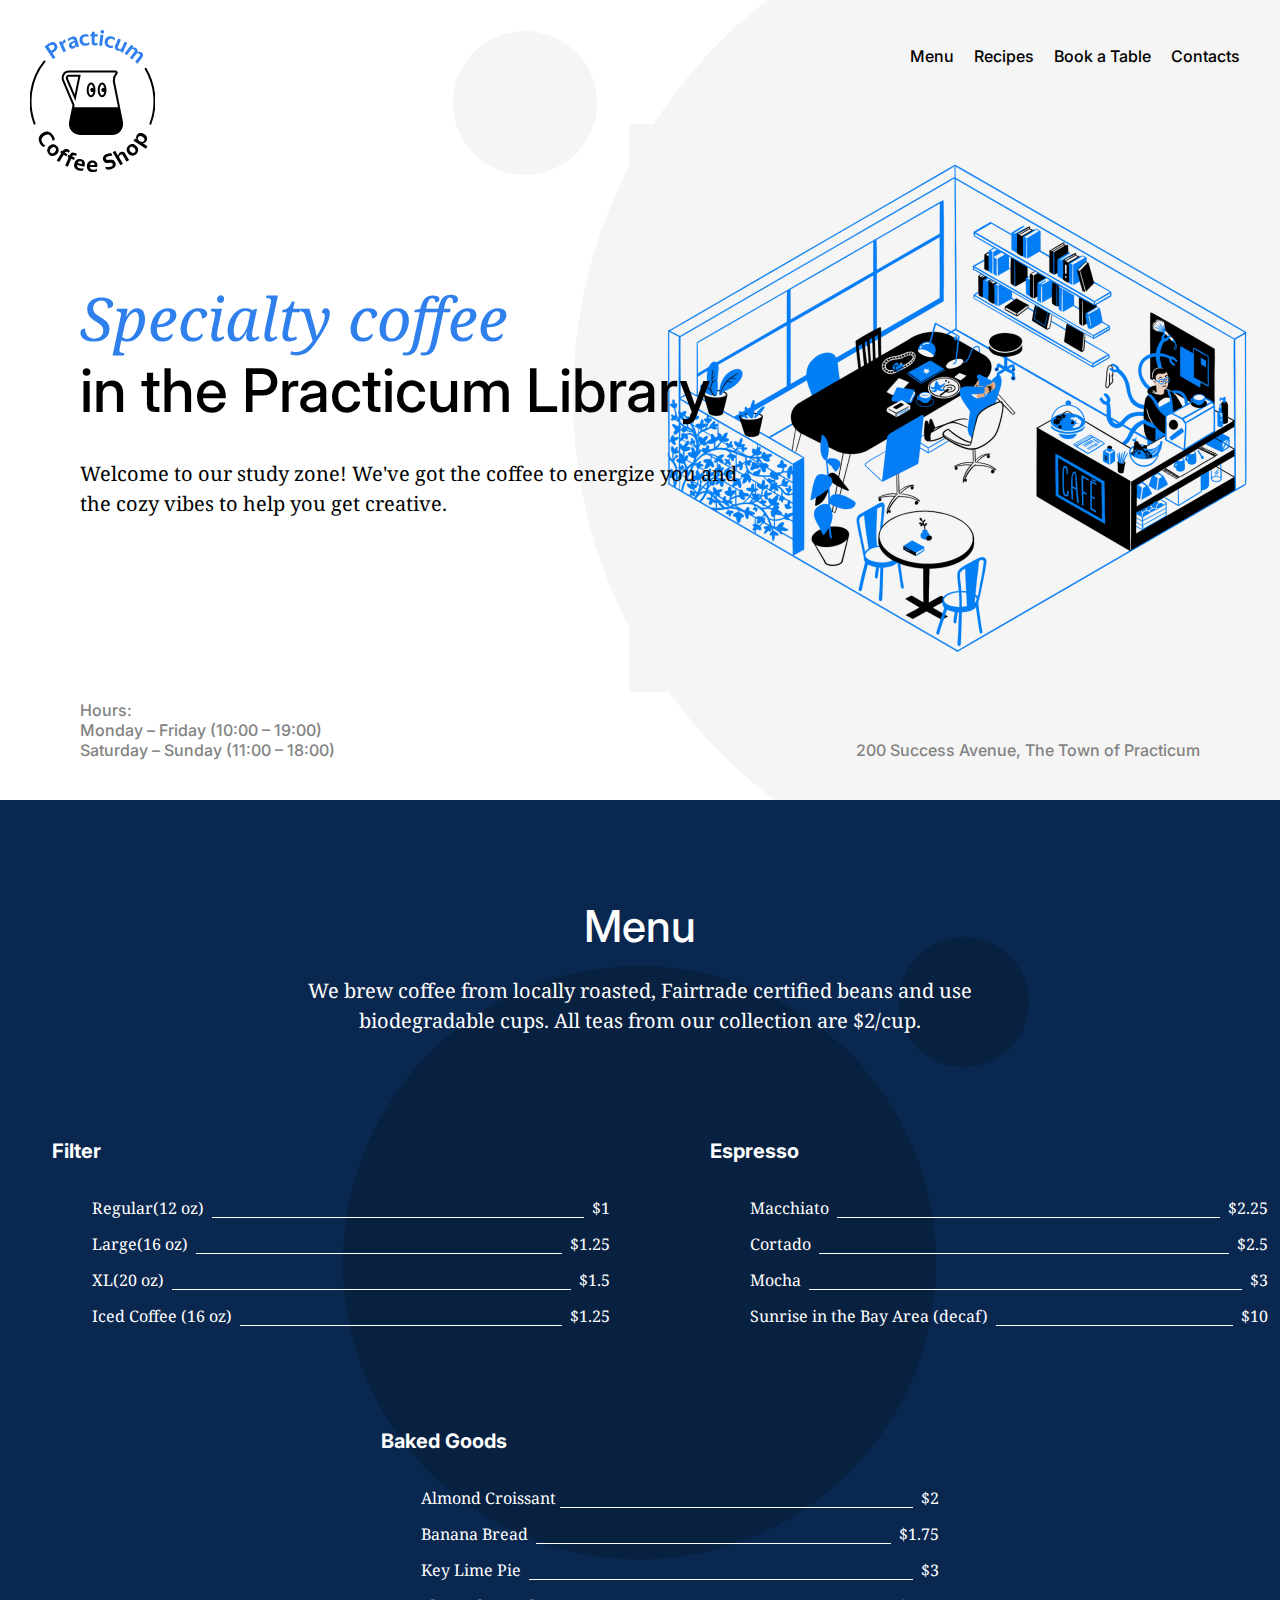
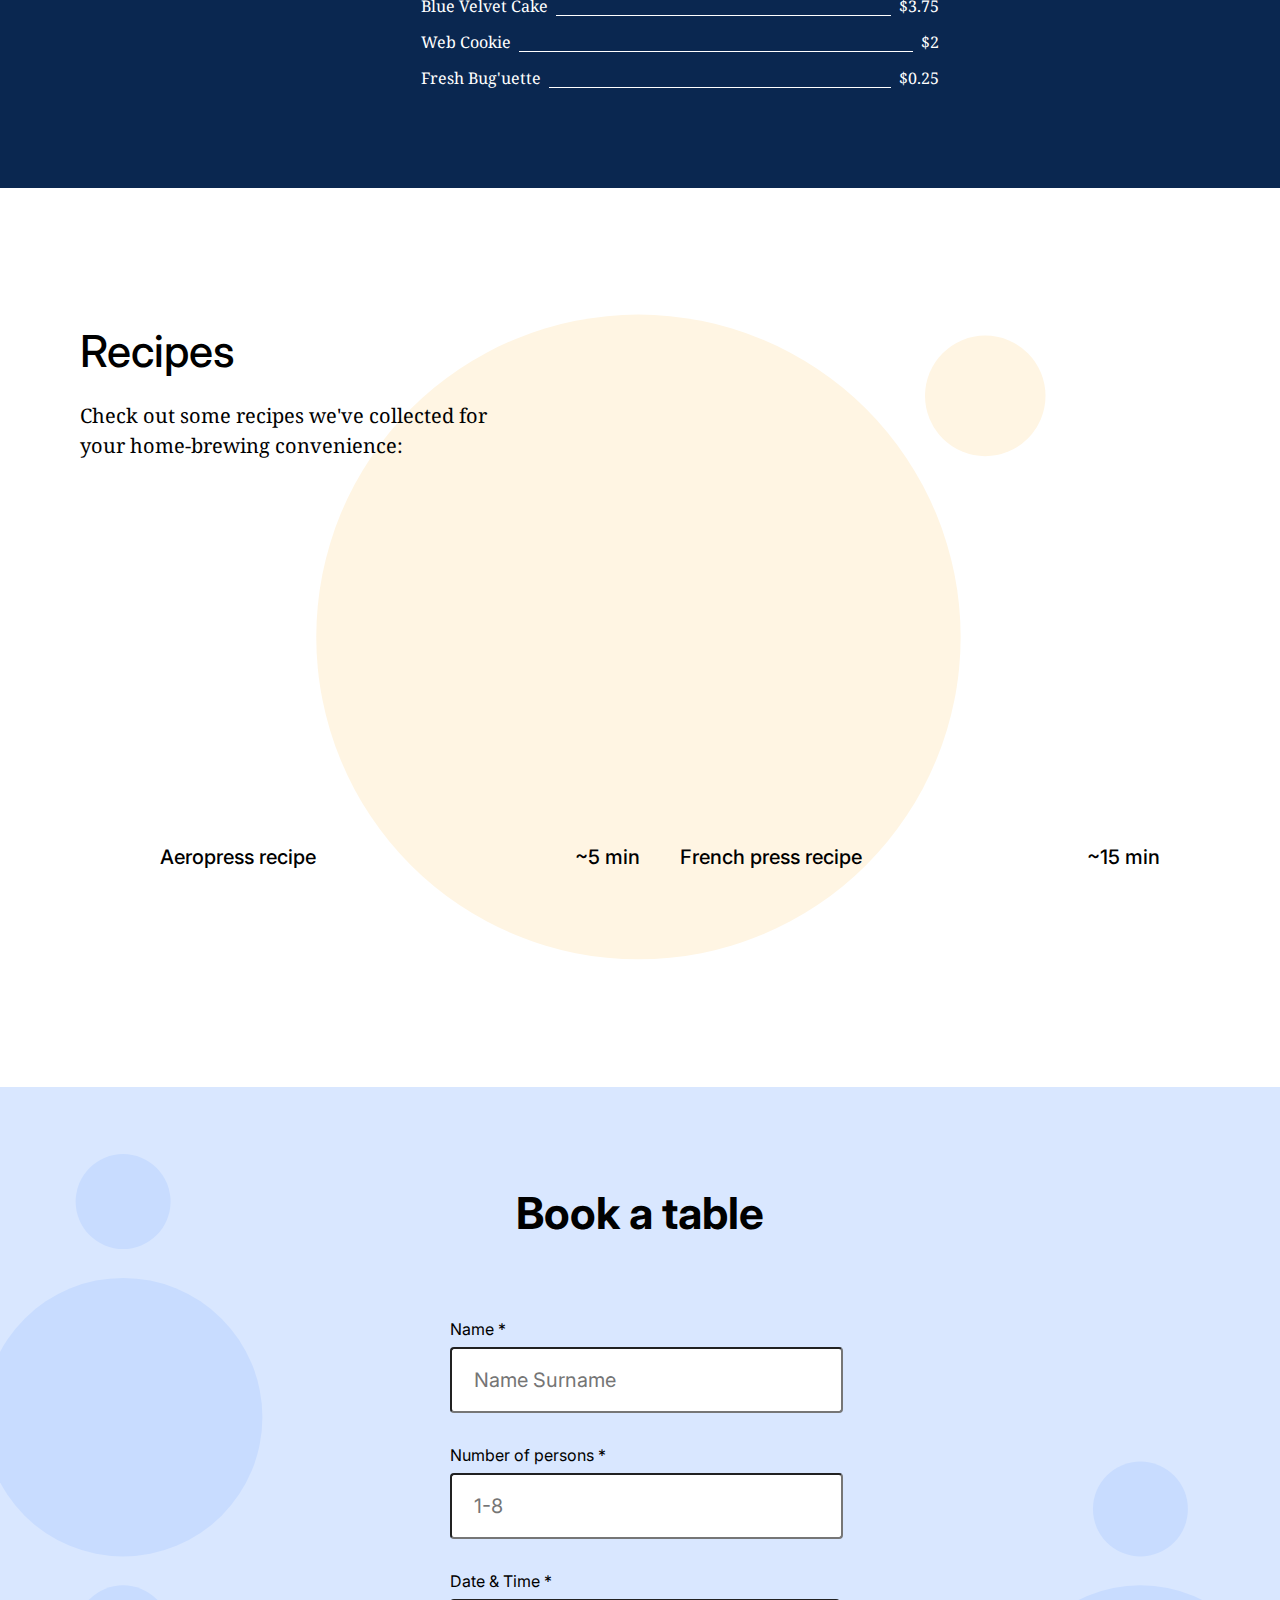
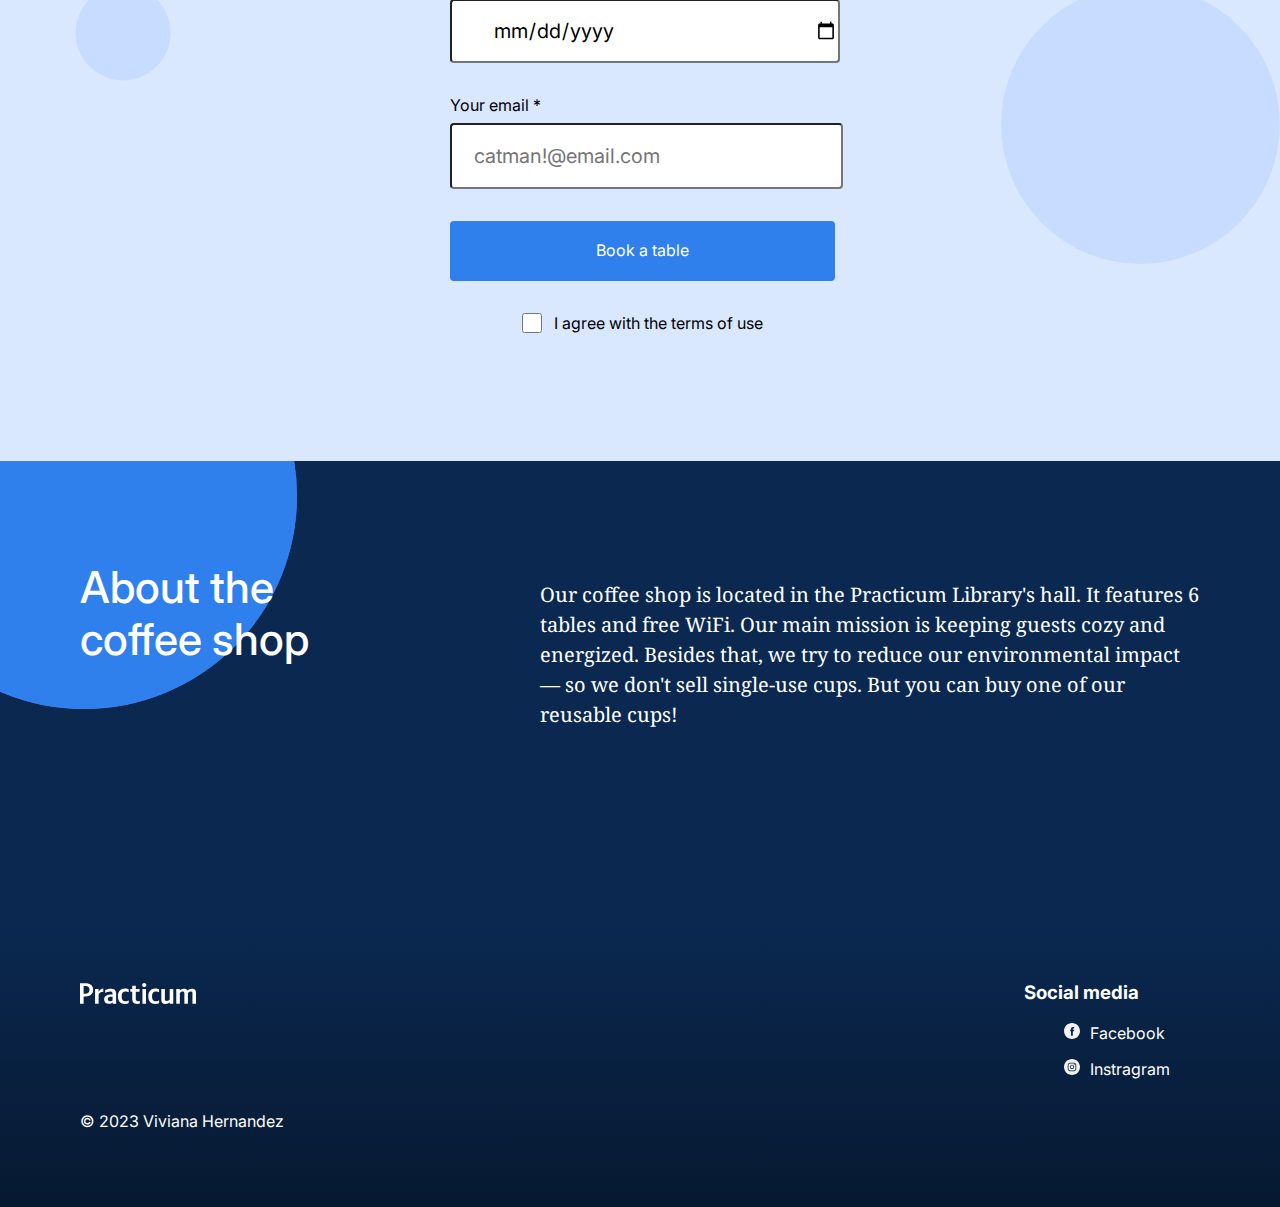
==== index.html @ 93322cd2 "First Submission" ====
<!DOCTYPE html>
<html lang="en">
  <head>
    <meta charset="UTF-8" />
    <meta name="viewport" content="width=device-width, initial-scale=1.0" />
    <title>Coffee Shop/Project 2</title>
    <meta name="description" content="Functional site for fictional shop" />
    <meta name="author" content="Viviana Danger Hernandez" />
    <meta
      name="keywords"
      content="Coffee, Menu, Recipes, Reservations, Contact"
    />
    <link rel="stylesheet" href="./pages/index.css" />
    <link rel="shortcut icon" href="./favicon.ico" />
    <link
      href="https://fonts.googleapis.com/css2?family=Inter:wght@500&family=Noto+Serif:ital@0;1&display=swap"
      rel="stylesheet"
    />
  </head>
  <body>
    <div class="page">
      <header class="header">
        <nav class="nav">
          <img
            class="logo"
            src="./images/logo_coffee_shop.svg"
            alt="Coffee Shop Logo"
          />

          <ul class="nav__links">
            <li>
              <a class="nav__link" href="#menu">Menu</a>
            </li>
            <li>
              <a class="nav__link" href="#recipes">Recipes</a>
            </li>
            <li>
              <a class="nav__link" href="#reservation">Book a Table</a>
            </li>
            <li>
              <a class="nav__link" href="#footer">Contacts</a>
            </li>
          </ul>
        </nav>

        <h1 class="header__title">
          <span class="header__span-accent">Specialty coffee</span>
          <span>in the Practicum Library</span>
        </h1>

        <p class="header__description">
          Welcome to our study zone! We've got the coffee to energize you and
          the cozy vibes to help you get creative.
        </p>
        <img
          src="./images/inside_coffee_shop.png"
          alt="Illustrated Coffee Shop"
          class="header__image"
        />
        <div class="header__footer">
          <div class="header__footer-hours">
            <p class="header__paragraph">Hours:</p>
            <p class="header__paragraph">Monday – Friday (10:00 – 19:00)</p>
            <p class="header__paragraph">Saturday – Sunday (11:00 – 18:00)</p>
          </div>
          <div class="header__footer-address">
            <p class="header__paragraph">
              200 Success Avenue, The Town of Practicum
            </p>
          </div>
        </div>
      </header>
      <main class="content">
        <section id="menu" class="menu">
          <h2 class="menu__title">Menu</h2>
          <p class="menu__subtitle">
            We brew coffee from locally roasted, Fairtrade certified beans and
            use biodegradable cups. All teas from our collection are $2/cup.
          </p>
          <ul class="menu__cards">
            <li class="card">
              <h3 class="card__title">Filter</h3>
              <ul class="card__list">
                <li class="card__list-item">
                  Regular(12 oz) &nbsp;<span class="card__list-divider"></span>
                  &nbsp; $1
                </li>
                <li class="card__list-item">
                  Large(16 oz) &nbsp;<span class="card__list-divider"></span>
                  &nbsp; $1.25
                </li>
                <li class="card__list-item">
                  XL(20 oz) &nbsp;<span class="card__list-divider"></span>
                  &nbsp; $1.5
                </li>
                <li class="card__list-item">
                  Iced Coffee (16 oz) &nbsp;<span
                    class="card__list-divider"
                  ></span>
                  &nbsp; $1.25
                </li>
              </ul>
            </li>
            <li class="card">
              <h3 class="card__title">Espresso</h3>
              <ul class="card__list">
                <li class="card__list-item">
                  Macchiato &nbsp;<span class="card__list-divider"></span>
                  &nbsp; $2.25
                </li>
                <li class="card__list-item">
                  Cortado &nbsp;<span class="card__list-divider"></span>
                  &nbsp; $2.5
                </li>
                <li class="card__list-item">
                  Mocha &nbsp;<span class="card__list-divider"></span>
                  &nbsp; $3
                </li>
                <li class="card__list-item">
                  Sunrise in the Bay Area (decaf) &nbsp;<span
                    class="card__list-divider"
                  ></span>
                  &nbsp; $10
                </li>
              </ul>
            </li>
            <li class="card">
              <h3 class="card__title">Baked Goods</h3>
              <ul class="card__list">
                <li class="card__list-item">
                  Almond Croissant&nbsp;<span class="card__list-divider"></span>
                  &nbsp; $2
                </li>
                <li class="card__list-item">
                  Banana Bread &nbsp;<span class="card__list-divider"></span>
                  &nbsp; $1.75
                </li>
                <li class="card__list-item">
                  Key Lime Pie &nbsp;<span class="card__list-divider"></span>
                  &nbsp; $3
                </li>
                <li class="card__list-item">
                  Blue Velvet Cake &nbsp;<span
                    class="card__list-divider"
                  ></span>
                  &nbsp; $3.75
                </li>
                <li class="card__list-item">
                  Web Cookie &nbsp;<span class="card__list-divider"></span>
                  &nbsp; $2
                </li>
                <li class="card__list-item">
                  Fresh Bug'uette &nbsp;<span class="card__list-divider"></span>
                  &nbsp; $0.25
                </li>
              </ul>
            </li>
          </ul>
        </section>
        <section id="recipes" class="recipes">
          <h2 class="recipes__title">Recipes</h2>
          <p class="recipes__subtitle">
            Check out some recipes we've collected for your home-brewing
            convenience:
          </p>
          <ul class="recipes__videos">
            <li class="recipes__video-item">
              <iframe
                class="recipes__iframe"
                src="https://www.youtube.com/embed/j6VlT_jUVPc"
                title="YouTube video player"
                allow="accelerometer; autoplay; clipboard-write; encrypted-media; gyroscope; picture-in-picture; web-share"
                allowfullscreen
              ></iframe>
              <p class="recipes__video-caption">
                <span>Aeropress recipe</span><span>~5 min</span>
              </p>
            </li>
            <li class="recipes__video-item">
              <iframe
                class="recipes__iframe"
                src="https://www.youtube.com/embed/st571DYYTR8"
                title="YouTube video player"
                allow="accelerometer; autoplay; clipboard-write; encrypted-media; gyroscope; picture-in-picture; web-share"
                allowfullscreen
              ></iframe>
              <p class="recipes__video-caption">
                <span>French press recipe</span><span>~15 min</span>
              </p>
            </li>
          </ul>
        </section>
        <section id="reservation" class="reservation">
          <h2 class="reservation__title">Book a table</h2>
          <form action="url(action.com)" class="reservation__form">
            <fieldset class="form__fieldset">
              <label class="form__label">Name *</label>
              <input
                type="text"
                class="form__input"
                name="name"
                required
                placeholder="Name Surname"
              />

              <label class="form__label">Number of persons *</label>
              <input
                type="number"
                class="form__input"
                name="personCount"
                min="1"
                max="8"
                required
                placeholder="1-8"
              />

              <label class="form__label">Date & Time *</label>
              <input type="date" class="form__input" name="dateTime" required />

              <label class="form__label">Your email *</label>
              <input
                type="email"
                class="form__input"
                name="email"
                required
                placeholder="catman!@email.com"
              />
            </fieldset>
            <fieldset class="form__fieldset">
              <button type="submit" class="form__button">Book a table</button>
            </fieldset>
            <fieldset class="form__fieldset">
              <label class="form__label form__label_checkbox">
                <input
                  type="checkbox"
                  class="form__checkbox"
                  name="remember-me"
                  required
                />
                I agree with the terms of use
              </label>
            </fieldset>
          </form>
        </section>
        <section id="about" class="about">
          <h2 class="about__title">About the coffee shop</h2>
          <div class="about__content">
            <p class="about__paragraph">
              Our coffee shop is located in the Practicum Library's hall. It
              features 6 tables and free WiFi. Our main mission is keeping
              guests cozy and energized. Besides that, we try to reduce our
              environmental impact — so we don't sell single-use cups. But you
              can buy one of our reusable cups!
            </p>
            <div class="about__circle"></div>
            <div class="about__circle about__circle_animation_blurred"></div>
          </div>
        </section>
      </main>
      <footer class="footer" id="footer">
        <div class="footer__content">
          <img
            src="./images/practicum_logo.svg"
            alt="Practicum Logo"
            class="footer__logo"
          />
          <div class="footer__contact">
            <h3 class="footer__social-heading">Social media</h3>
            <ul class="footer__list">
              <li class="footer__list-item">
                <a class="footer__social-link" href="#">
                  <img
                    class="footer__social-link"
                    src="./images/facebook_white.svg"
                    alt="Facebook Logo"
                  />Facebook
                </a>
              </li>
              <li class="footer__list-item">
                <a class="footer__social-link" href="#">
                  <img
                    class="footer__social-link"
                    src="./images/instagram_white.svg"
                    alt="Instagram Logo"
                  />Instragram
                </a>
              </li>
            </ul>
          </div>
        </div>
        <p class="footer__copyright">&copy; 2023 Viviana Hernandez</p>
      </footer>
    </div>
  </body>
</html>
---- pages/index.css ----
@import url(../vendor/normalize.css);
@import url(../blocks/about.css);
@import url(../blocks/card.css);
@import url(../blocks/footer.css);
@import url(../blocks/form.css);
@import url(../blocks/header.css);
@import url(../blocks/logo.css);
@import url(../blocks/menu.css);
@import url(../blocks/nav.css);
@import url(../blocks/page.css);
@import url(../blocks/recipes.css);
@import url(../blocks/reservation.css);
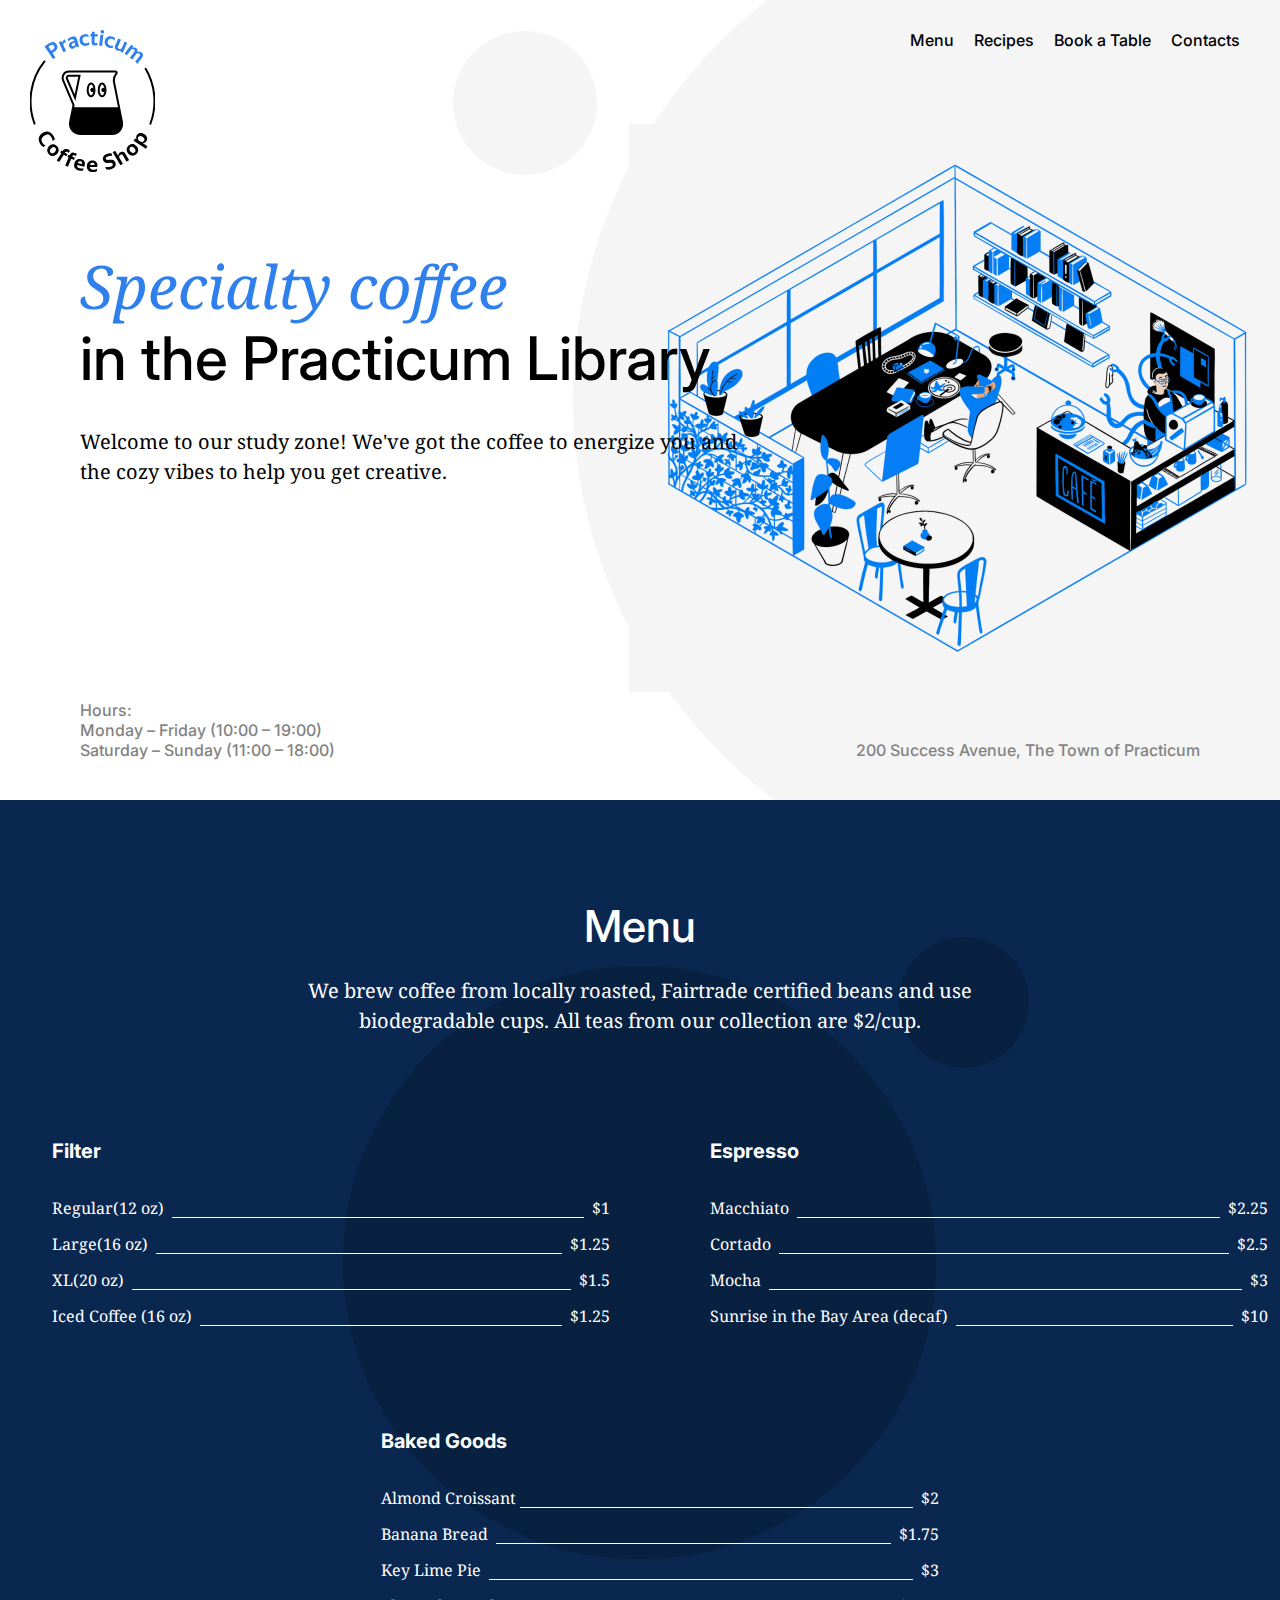
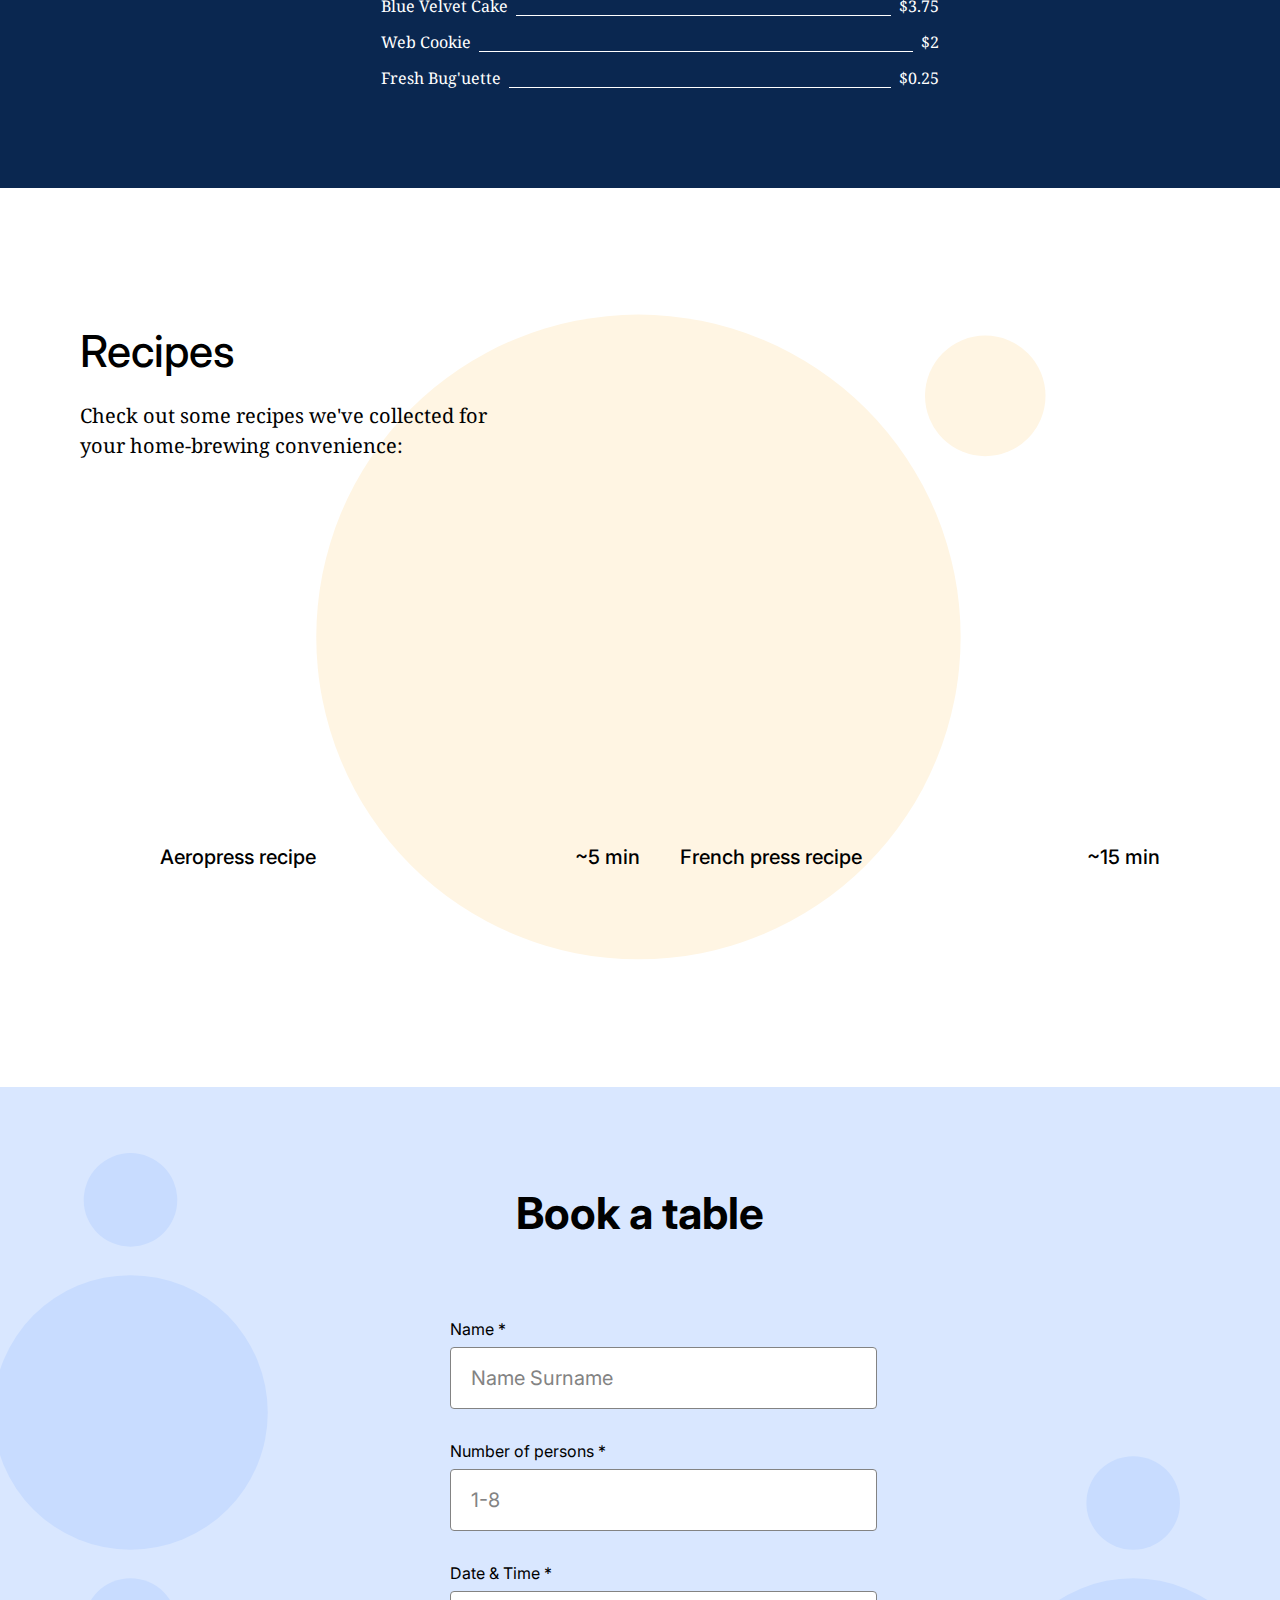
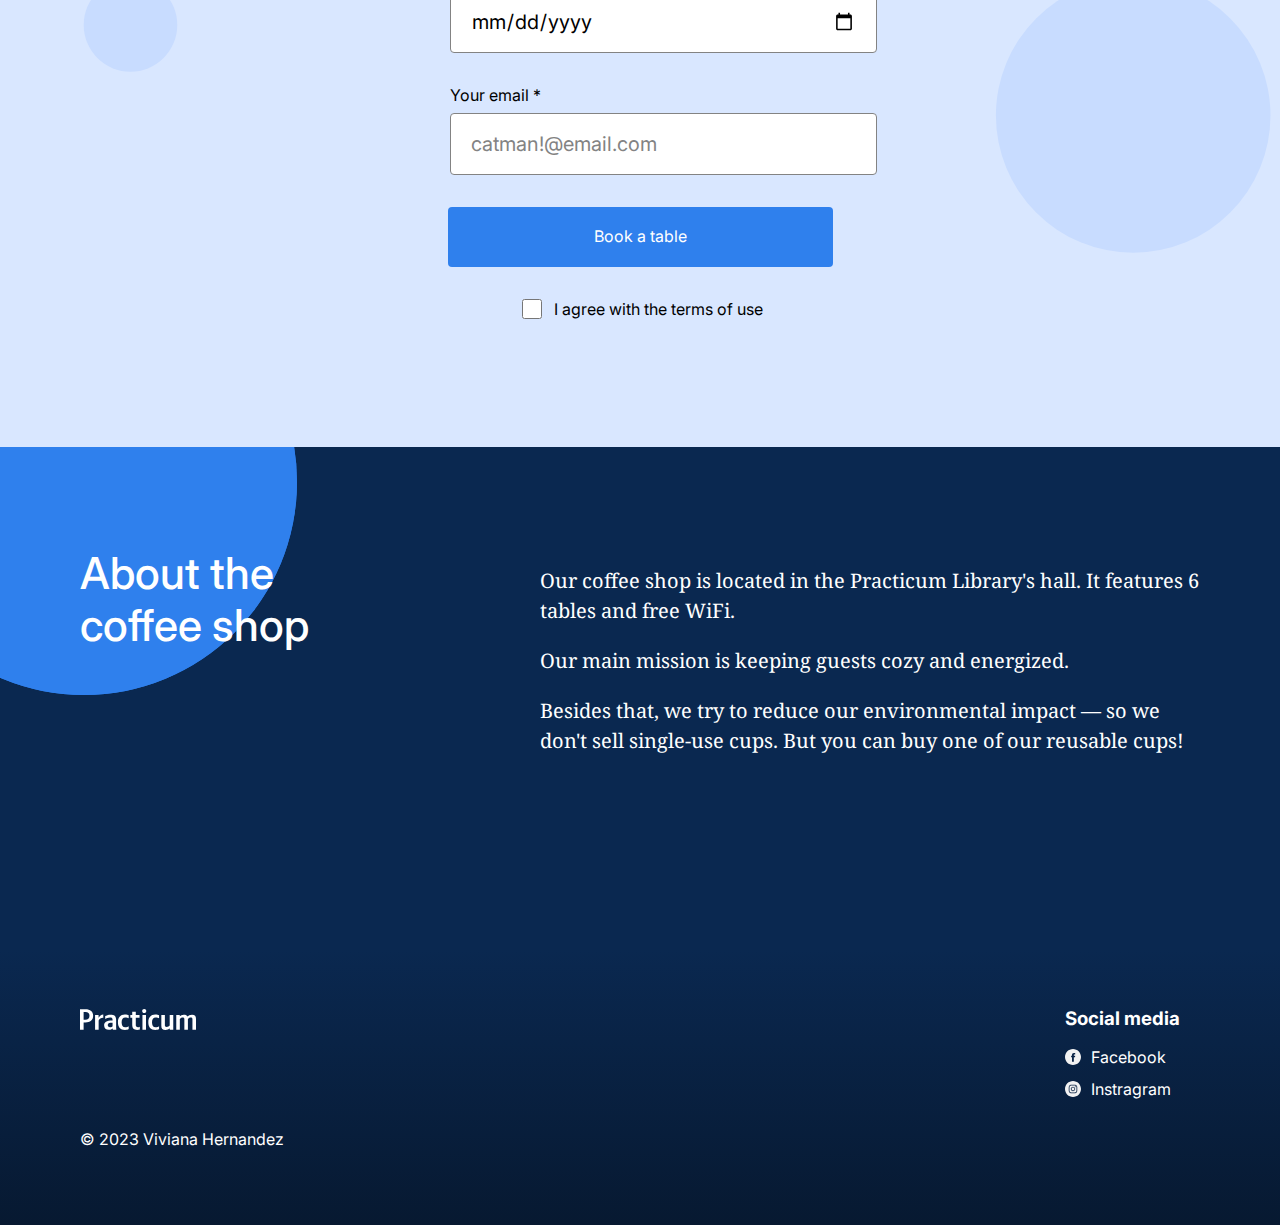
==== commit 15582745: "Second Submission" ====
--- a/index.html
+++ b/index.html
@@ -192,50 +192,60 @@
         </section>
         <section id="reservation" class="reservation">
           <h2 class="reservation__title">Book a table</h2>
-          <form action="url(action.com)" class="reservation__form">
-            <fieldset class="form__fieldset">
-              <label class="form__label">Name *</label>
+          <form action="url(action.com)" class="form reservation__form">
+            <fieldset class="form form__fieldset">
+              <label for="name" class="form__label">Name *</label>
               <input
                 type="text"
-                class="form__input"
+                class="form form__input"
                 name="name"
                 required
                 placeholder="Name Surname"
+                id="name"
               />
 
-              <label class="form__label">Number of persons *</label>
+              <label for="count" class="form__label">Number of persons *</label>
               <input
                 type="number"
-                class="form__input"
+                class="form form__input"
                 name="personCount"
                 min="1"
                 max="8"
                 required
                 placeholder="1-8"
+                id="count"
               />
 
-              <label class="form__label">Date & Time *</label>
-              <input type="date" class="form__input" name="dateTime" required />
-
-              <label class="form__label">Your email *</label>
+              <label for="dateTime" class="form__label">Date & Time *</label>
+              <input
+                type="date"
+                class="form form__input"
+                name="dateTime"
+                required
+                id="dateTime"
+              />
+
+              <label for="email" class="form__label">Your email *</label>
               <input
                 type="email"
-                class="form__input"
+                class="form form__input"
                 name="email"
                 required
                 placeholder="catman!@email.com"
+                id="email"
               />
             </fieldset>
-            <fieldset class="form__fieldset">
-              <button type="submit" class="form__button">Book a table</button>
-            </fieldset>
-            <fieldset class="form__fieldset">
-              <label class="form__label form__label_checkbox">
+            <button type="submit" class="form form__button">
+              Book a table
+            </button>
+            <fieldset class="form form__fieldset">
+              <label for="checkbox" class="form__label form__label_checkbox">
                 <input
                   type="checkbox"
                   class="form__checkbox"
                   name="remember-me"
                   required
+                  id="checkbox"
                 />
                 I agree with the terms of use
               </label>
@@ -247,10 +257,15 @@
           <div class="about__content">
             <p class="about__paragraph">
               Our coffee shop is located in the Practicum Library's hall. It
-              features 6 tables and free WiFi. Our main mission is keeping
-              guests cozy and energized. Besides that, we try to reduce our
-              environmental impact — so we don't sell single-use cups. But you
-              can buy one of our reusable cups!
+              features 6 tables and free WiFi.
+            </p>
+            <p class="about__paragraph">
+              Our main mission is keeping guests cozy and energized.
+            </p>
+            <p class="about__paragraph">
+              Besides that, we try to reduce our environmental impact — so we
+              don't sell single-use cups. But you can buy one of our reusable
+              cups!
             </p>
             <div class="about__circle"></div>
             <div class="about__circle about__circle_animation_blurred"></div>
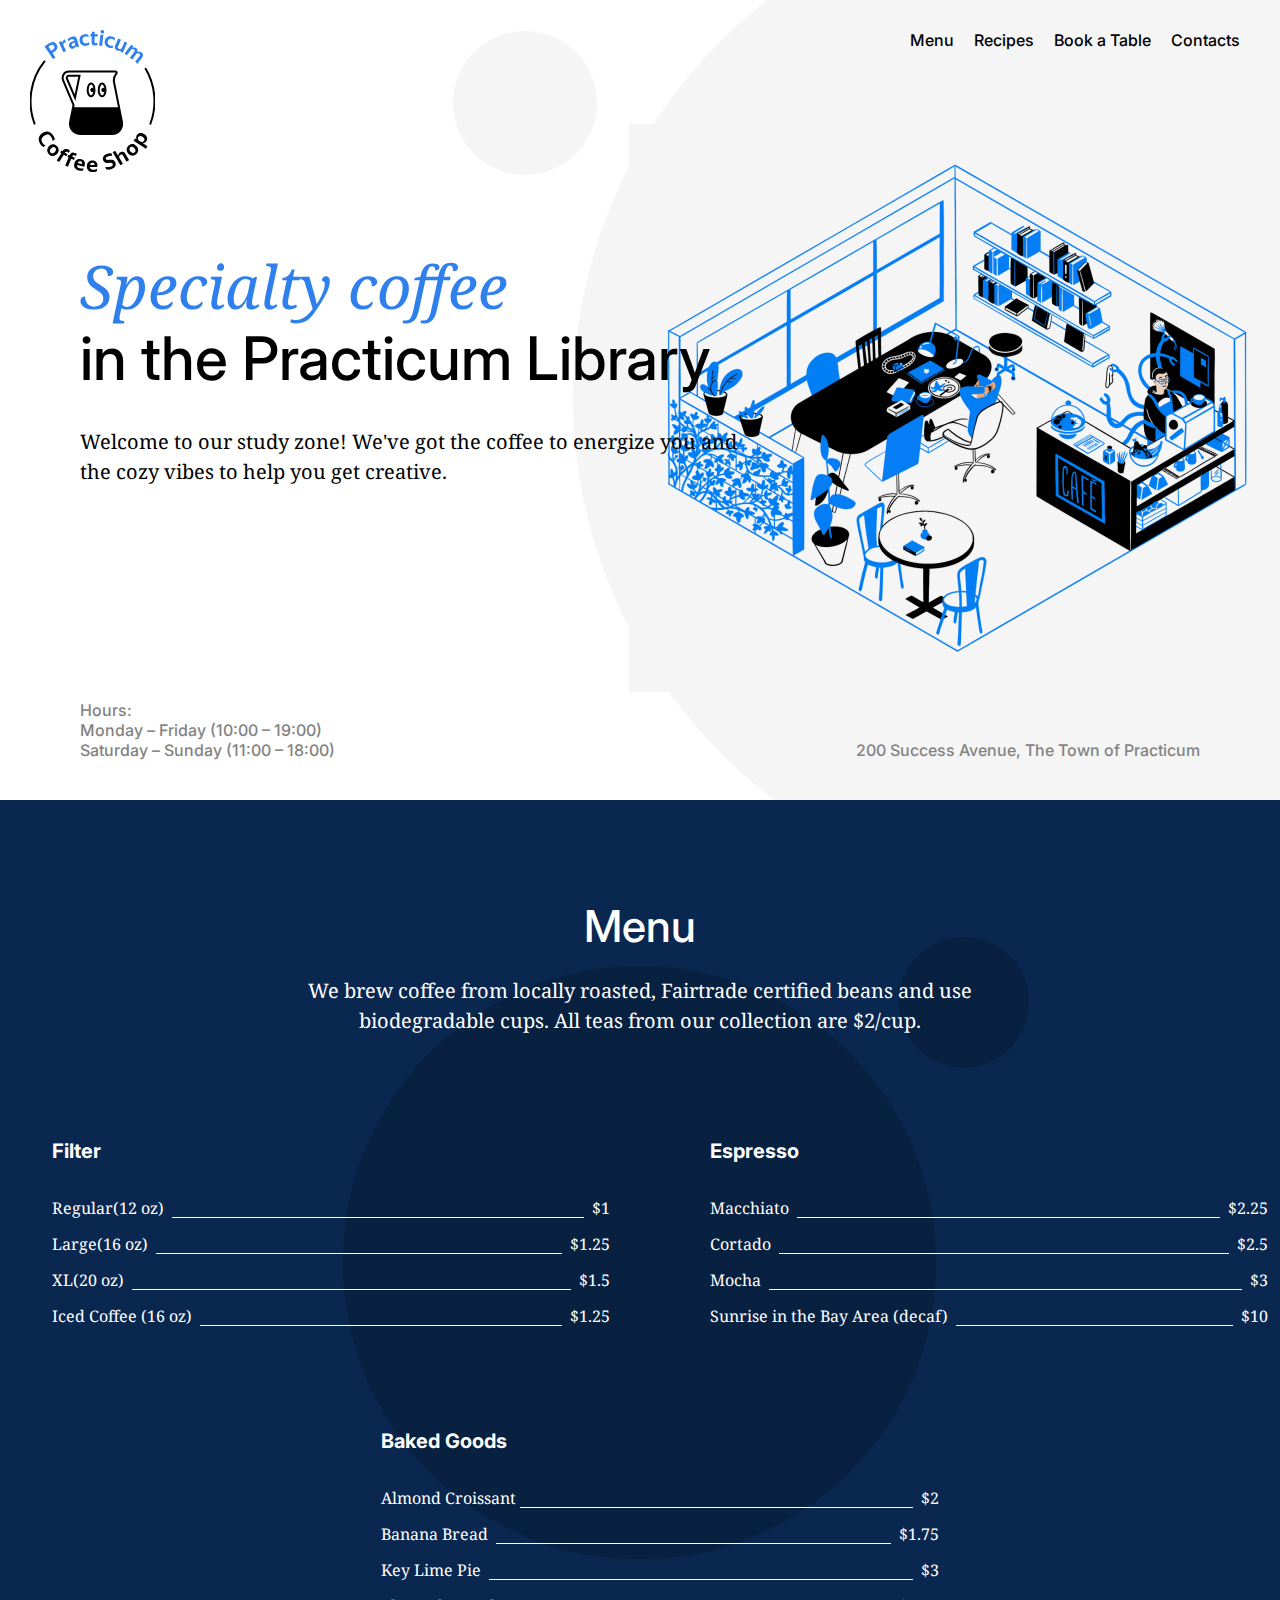
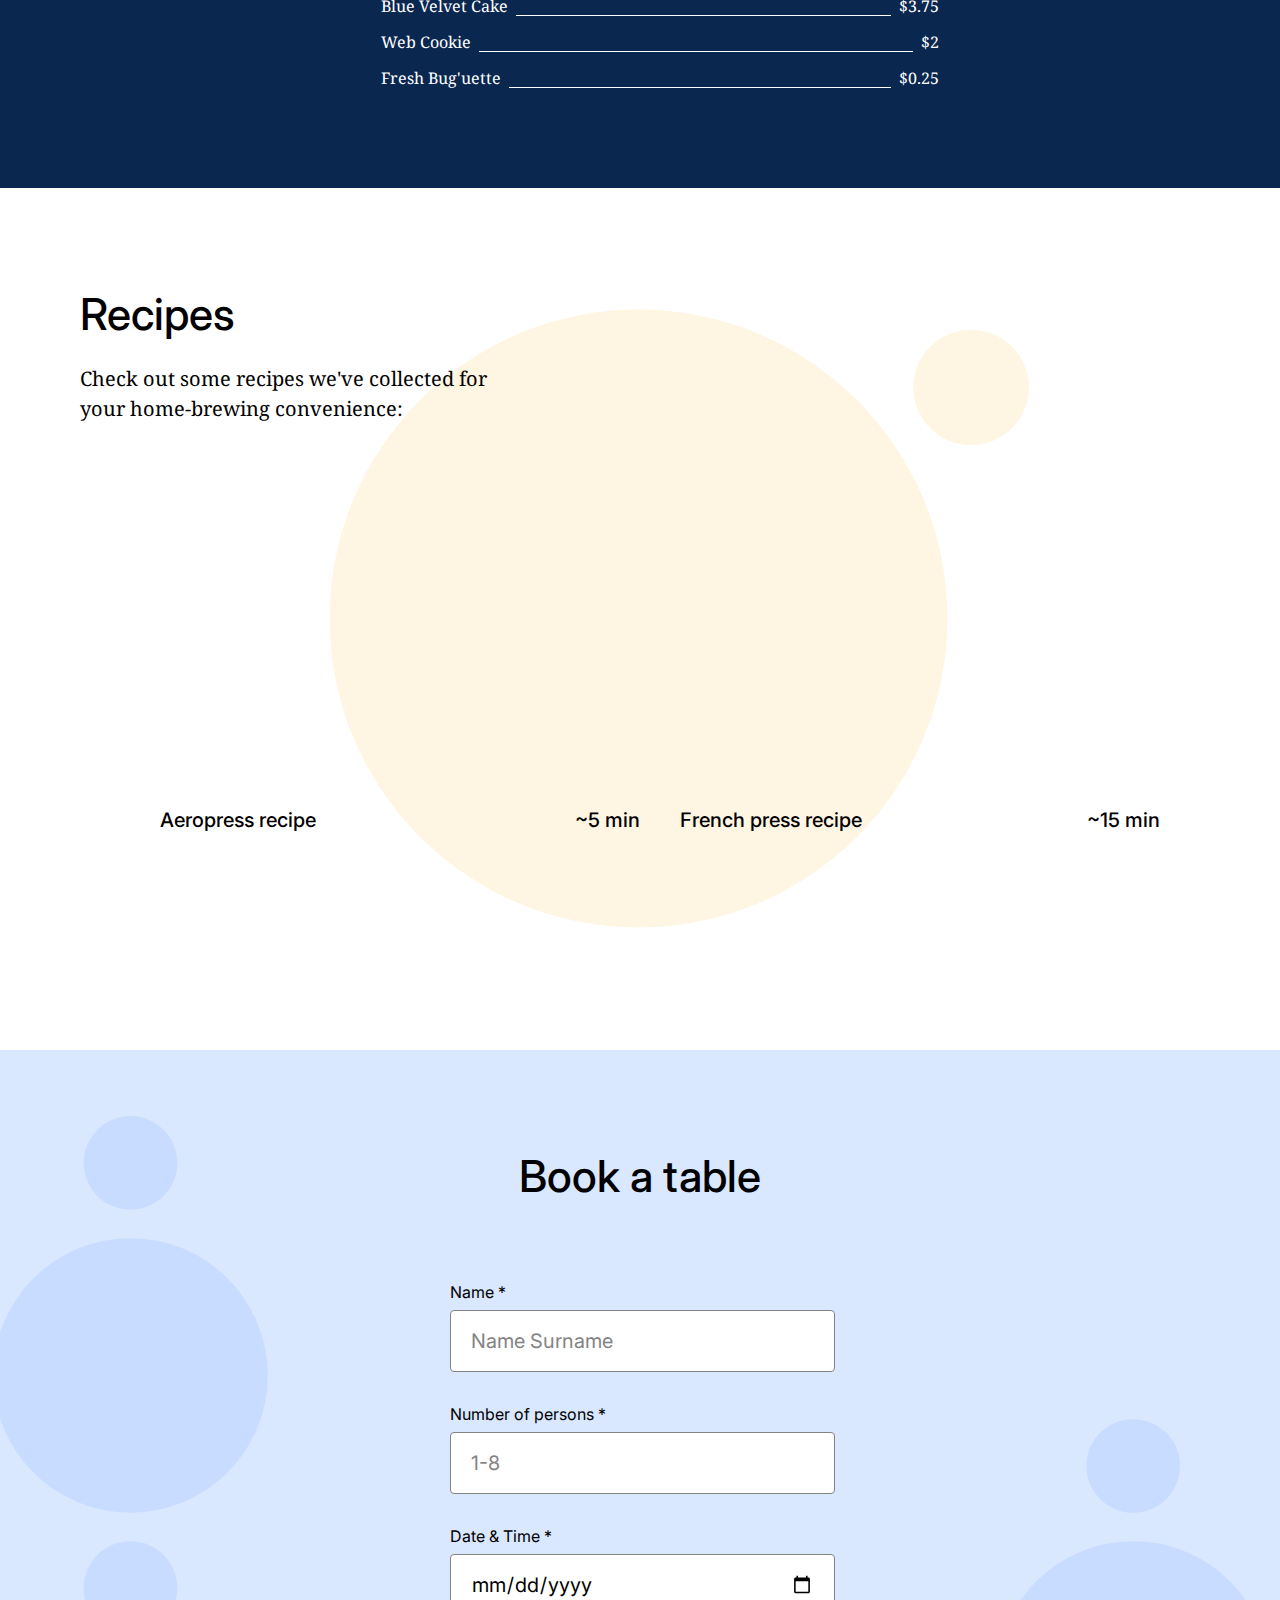
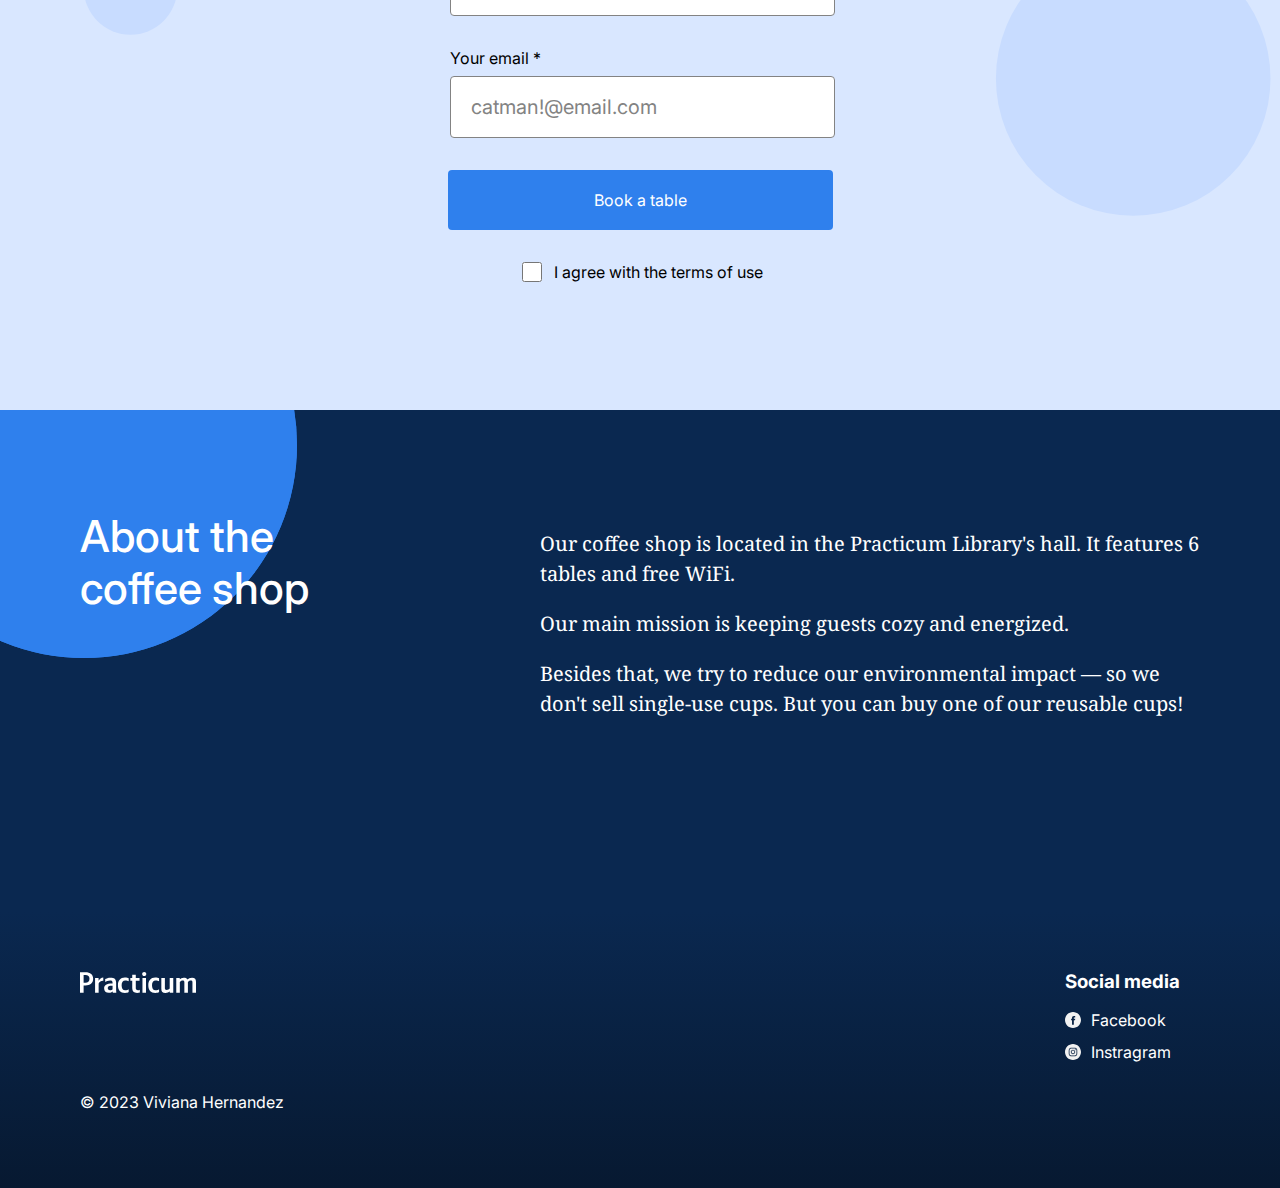
==== commit dbbeba6e: "Third Update" ====
--- a/index.html
+++ b/index.html
@@ -63,11 +63,9 @@
             <p class="header__paragraph">Monday – Friday (10:00 – 19:00)</p>
             <p class="header__paragraph">Saturday – Sunday (11:00 – 18:00)</p>
           </div>
-          <div class="header__footer-address">
-            <p class="header__paragraph">
-              200 Success Avenue, The Town of Practicum
-            </p>
-          </div>
+          <p class="header__paragraph">
+            200 Success Avenue, The Town of Practicum
+          </p>
         </div>
       </header>
       <main class="content">
@@ -192,12 +190,12 @@
         </section>
         <section id="reservation" class="reservation">
           <h2 class="reservation__title">Book a table</h2>
-          <form action="url(action.com)" class="form reservation__form">
-            <fieldset class="form form__fieldset">
+          <form action="url(drinkme.com)" class="form reservation__form">
+            <fieldset class="form__fieldset">
               <label for="name" class="form__label">Name *</label>
               <input
                 type="text"
-                class="form form__input"
+                class="form__input"
                 name="name"
                 required
                 placeholder="Name Surname"
@@ -207,7 +205,7 @@
               <label for="count" class="form__label">Number of persons *</label>
               <input
                 type="number"
-                class="form form__input"
+                class="form__input"
                 name="personCount"
                 min="1"
                 max="8"
@@ -219,7 +217,7 @@
               <label for="dateTime" class="form__label">Date & Time *</label>
               <input
                 type="date"
-                class="form form__input"
+                class="form__input"
                 name="dateTime"
                 required
                 id="dateTime"
@@ -228,17 +226,15 @@
               <label for="email" class="form__label">Your email *</label>
               <input
                 type="email"
-                class="form form__input"
+                class="form__input"
                 name="email"
                 required
                 placeholder="catman!@email.com"
                 id="email"
               />
             </fieldset>
-            <button type="submit" class="form form__button">
-              Book a table
-            </button>
-            <fieldset class="form form__fieldset">
+            <button type="submit" class="form__button">Book a table</button>
+            <fieldset class="form__fieldset">
               <label for="checkbox" class="form__label form__label_checkbox">
                 <input
                   type="checkbox"
